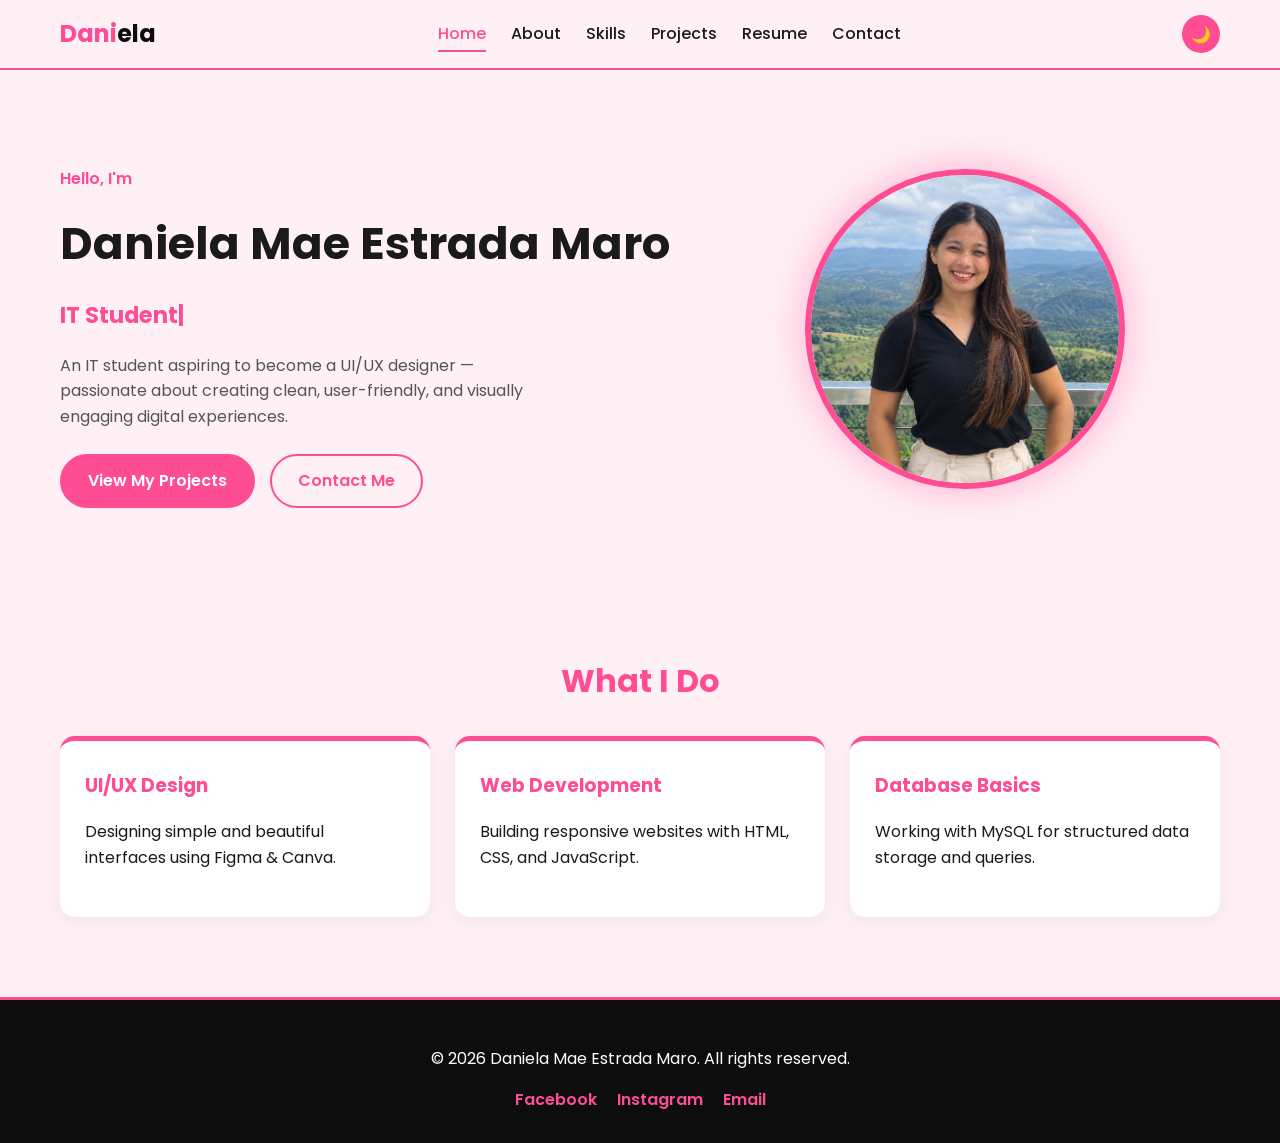
==== index.html @ 2ed0a414 "Add files via upload" ====
<!DOCTYPE html>
<html lang="en">
<head>
  <meta charset="UTF-8" />
  <meta name="viewport" content="width=device-width, initial-scale=1.0" />
  <title>Daniela Mae Estrada Maro | Personal Portfolio</title>
  <link rel="stylesheet" href="css/style.css" />
  <link rel="preconnect" href="https://fonts.googleapis.com" />
  <link rel="preconnect" href="https://fonts.gstatic.com" crossorigin />
  <link href="https://fonts.googleapis.com/css2?family=Poppins:wght@300;400;600;700&display=swap" rel="stylesheet" />
</head>
<body>

  <!-- ======= NAVBAR ======= -->
  <header class="navbar">
    <div class="nav-container">
      <a href="index.html" class="logo">Dani<span>ela</span></a>
      <nav>
        <ul class="nav-menu" id="navMenu">
          <li><a href="index.html" class="active">Home</a></li>
          <li><a href="about.html">About</a></li>
          <li><a href="skills.html">Skills</a></li>
          <li><a href="projects.html">Projects</a></li>
          <li><a href="resume.html">Resume</a></li>
          <li><a href="contact.html">Contact</a></li>
        </ul>
      </nav>
      <div class="nav-actions">
        <button id="themeToggle" aria-label="Toggle theme">🌙</button>
        <button id="hamburger" class="hamburger" aria-label="Menu">
          <span></span><span></span><span></span>
        </button>
      </div>
    </div>
  </header>

  <!-- ======= HERO SECTION ======= -->
  <section class="hero">
    <div class="hero-content">
      <p class="greeting">Hello, I'm</p>
      <h1>Daniela Mae Estrada Maro</h1>
      <h2 class="typing-container">
        <span id="typed-text"></span><span class="cursor">|</span>
      </h2>
      <p class="hero-desc">
        An IT student aspiring to become a UI/UX designer — passionate about
        creating clean, user-friendly, and visually engaging digital experiences.
      </p>
      <div class="hero-buttons">
        <a href="projects.html" class="btn btn-primary">View My Projects</a>
        <a href="contact.html" class="btn btn-outline">Contact Me</a>
      </div>
    </div>
    <div class="hero-image">
      <img src="images/profile.jpg" alt="Daniela Mae Estrada Maro" />
    </div>
  </section>

  <!-- ======= QUICK HIGHLIGHTS ======= -->
  <section class="highlights">
    <h2 class="section-title">What I Do</h2>
    <div class="highlight-grid">
      <div class="card">
        <h3>UI/UX Design</h3>
        <p>Designing simple and beautiful interfaces using Figma & Canva.</p>
      </div>
      <div class="card">
        <h3>Web Development</h3>
        <p>Building responsive websites with HTML, CSS, and JavaScript.</p>
      </div>
      <div class="card">
        <h3>Database Basics</h3>
        <p>Working with MySQL for structured data storage and queries.</p>
      </div>
    </div>
  </section>

  <!-- ======= FOOTER ======= -->
  <footer class="footer">
    <p>© 2026 Daniela Mae Estrada Maro. All rights reserved.</p>
    <div class="socials">
      <a href="https://www.facebook.com/daniela.542435" target="_blank">Facebook</a>
      <a href="https://www.instagram.com/da.niela_m" target="_blank">Instagram</a>
      <a href="mailto:nielamae959@gmail.com">Email</a>
    </div>
  </footer>

  <!-- ======= SCROLL TO TOP ======= -->
  <button id="scrollTop" class="scroll-top" aria-label="Scroll to top">↑</button>

  <script src="js/script.js"></script>
</body>
</html>
---- css/style.css ----
/* ============ THEME VARIABLES ============ */
:root {
  --pink: #ff4d94;
  --pink-dark: #d6336c;
  --pink-soft: #ffd6e7;
  --black: #0d0d0d;
  --dark-bg: #0d0d0d;
  --dark-card: #1a1a1a;
  --dark-text: #f5f5f5;
  --light-bg: #fff0f6;
  --light-card: #ffffff;
  --light-text: #1a1a1a;
}

body.dark {
  background: var(--dark-bg);
  color: var(--dark-text);
}
body.dark .card,
body.dark .project-card,
body.dark .tool-card,
body.dark .contact-form-wrapper,
body.dark .timeline-item,
body.dark .accordion-btn,
body.dark .accordion-content {
  background: var(--dark-card);
  color: var(--dark-text);
}
body.dark .navbar { background: rgba(13,13,13,0.95); }
body.dark .nav-menu a { color: var(--dark-text); }
body.dark .about-text p,
body.dark .hero-desc { color: #cfcfcf; }

body {
  font-family: 'Poppins', sans-serif;
  background: var(--light-bg);
  color: var(--light-text);
  margin: 0;
  padding: 0;
  line-height: 1.6;
  transition: background 0.3s, color 0.3s;
}

* { box-sizing: border-box; }
img { max-width: 100%; display: block; }
a { text-decoration: none; }

/* ============ NAVBAR ============ */
.navbar {
  position: sticky;
  top: 0;
  z-index: 1000;
  background: rgba(255, 240, 246, 0.95);
  backdrop-filter: blur(10px);
  border-bottom: 2px solid var(--pink);
  transition: background 0.3s;
}
.nav-container {
  max-width: 1200px;
  margin: auto;
  display: flex;
  align-items: center;
  justify-content: space-between;
  padding: 15px 20px;
}
.logo {
  font-size: 1.5rem;
  font-weight: 700;
  color: var(--pink);
}
.logo span { color: var(--black); }
body.dark .logo span { color: #fff; }

.nav-menu {
  display: flex;
  list-style: none;
  gap: 25px;
  margin: 0;
  padding: 0;
}
.nav-menu a {
  color: var(--light-text);
  font-weight: 500;
  transition: color 0.3s;
  padding: 5px 0;
  border-bottom: 2px solid transparent;
}
.nav-menu a:hover,
.nav-menu a.active {
  color: var(--pink);
  border-bottom: 2px solid var(--pink);
}

.nav-actions { display: flex; gap: 10px; align-items: center; }
#themeToggle {
  background: var(--pink);
  color: #fff;
  border: none;
  border-radius: 50%;
  width: 38px; height: 38px;
  cursor: pointer;
  font-size: 1rem;
  transition: transform 0.3s;
}
#themeToggle:hover { transform: rotate(20deg) scale(1.1); }

.hamburger {
  display: none;
  flex-direction: column;
  gap: 4px;
  background: none;
  border: none;
  cursor: pointer;
}
.hamburger span {
  width: 25px;
  height: 3px;
  background: var(--pink);
  border-radius: 2px;
}

/* ============ HERO ============ */
.hero {
  max-width: 1200px;
  margin: 40px auto;
  padding: 40px 20px;
  display: grid;
  grid-template-columns: 1.2fr 1fr;
  gap: 40px;
  align-items: center;
}
.greeting { color: var(--pink); font-weight: 600; }
.hero h1 { font-size: 2.8rem; margin: 10px 0; }
.hero h2 { font-size: 1.4rem; color: var(--pink); min-height: 2rem; }
.cursor { animation: blink 0.7s infinite; color: var(--pink); }
@keyframes blink { 50% { opacity: 0; } }

.hero-desc { max-width: 500px; color: #555; margin: 15px 0 25px; }

.hero-buttons { display: flex; gap: 15px; flex-wrap: wrap; }
.btn {
  padding: 12px 26px;
  border-radius: 30px;
  font-weight: 600;
  display: inline-block;
  transition: 0.3s;
  cursor: pointer;
  border: 2px solid var(--pink);
}
.btn-primary { background: var(--pink); color: #fff; }
.btn-primary:hover { background: var(--pink-dark); border-color: var(--pink-dark); }
.btn-outline { background: transparent; color: var(--pink); }
.btn-outline:hover { background: var(--pink); color: #fff; }

.hero-image img {
  width: 320px;
  height: 320px;
  object-fit: cover;
  border-radius: 50%;
  border: 6px solid var(--pink);
  box-shadow: 0 0 40px rgba(255, 77, 148, 0.4);
  margin: auto;
}

/* ============ SECTION TITLES ============ */
.section-title {
  text-align: center;
  font-size: 2rem;
  color: var(--pink);
  margin-bottom: 30px;
}
.page-header {
  text-align: center;
  padding: 60px 20px 30px;
}
.page-header h1 { font-size: 2.5rem; color: var(--pink); margin: 0; }
.page-header p { color: #666; }
body.dark .page-header p { color: #bbb; }

/* ============ HIGHLIGHTS ============ */
.highlights { max-width: 1200px; margin: 60px auto; padding: 20px; }
.highlight-grid {
  display: grid;
  grid-template-columns: repeat(auto-fit, minmax(250px, 1fr));
  gap: 25px;
}
.card {
  background: #fff;
  padding: 30px 25px;
  border-radius: 15px;
  border-top: 5px solid var(--pink);
  box-shadow: 0 5px 20px rgba(0,0,0,0.05);
  transition: transform 0.3s;
}
.card:hover { transform: translateY(-8px); }
.card h3 { color: var(--pink); margin-top: 0; }

/* ============ ABOUT ============ */
.about-section {
  max-width: 1200px;
  margin: 20px auto 60px;
  padding: 20px;
  display: grid;
  grid-template-columns: 1fr 2fr;
  gap: 40px;
  align-items: start;
}
.about-image img {
  border-radius: 20px;
  border: 5px solid var(--pink);
}
.about-text h2 { color: var(--pink); }
.about-text h3 { color: var(--pink-dark); margin-top: 25px; }
.info-list { padding-left: 20px; }
.info-list li { margin-bottom: 8px; }
.tags { display: flex; flex-wrap: wrap; gap: 10px; margin-top: 15px; }
.tags span {
  background: var(--pink);
  color: #fff;
  padding: 6px 14px;
  border-radius: 20px;
  font-size: 0.85rem;
}

/* ============ SKILLS ============ */
.skills-section { max-width: 900px; margin: 20px auto 60px; padding: 20px; }
.skill { margin-bottom: 22px; }
.skill-head { display: flex; justify-content: space-between; font-weight: 600; margin-bottom: 8px; }
.bar {
  background: #e0e0e0;
  height: 12px;
  border-radius: 10px;
  overflow: hidden;
}
body.dark .bar { background: #333; }
.fill {
  height: 100%;
  width: 0;
  background: linear-gradient(90deg, var(--pink), var(--pink-dark));
  border-radius: 10px;
  transition: width 1.2s ease;
}

.tools-grid {
  display: grid;
  grid-template-columns: repeat(auto-fit, minmax(180px, 1fr));
  gap: 15px;
}
.tool-card {
  background: #fff;
  padding: 18px;
  text-align: center;
  border-radius: 12px;
  border: 2px solid var(--pink);
  font-weight: 600;
  transition: 0.3s;
}
.tool-card:hover {
  background: var(--pink);
  color: #fff;
  transform: translateY(-5px);
}

/* ============ PROJECTS ============ */
.projects-section { max-width: 1200px; margin: 20px auto 60px; padding: 20px; }
.filter-buttons {
  display: flex;
  justify-content: center;
  flex-wrap: wrap;
  gap: 12px;
  margin-bottom: 35px;
}
.filter-btn {
  background: transparent;
  border: 2px solid var(--pink);
  color: var(--pink);
  padding: 8px 20px;
  border-radius: 25px;
  cursor: pointer;
  font-weight: 600;
  transition: 0.3s;
}
.filter-btn:hover, .filter-btn.active {
  background: var(--pink);
  color: #fff;
}
.projects-grid {
  display: grid;
  grid-template-columns: repeat(auto-fit, minmax(280px, 1fr));
  gap: 25px;
}
.project-card {
  background: #fff;
  border-radius: 15px;
  overflow: hidden;
  box-shadow: 0 5px 20px rgba(0,0,0,0.08);
  transition: transform 0.3s;
}
.project-card:hover { transform: translateY(-8px); }
.project-img { height: 200px; width: 100%; object-fit: cover; cursor: pointer; }
.project-info { padding: 20px; }
.project-info h3 { color: var(--pink); margin-top: 0; }
.tech-tags { display: flex; flex-wrap: wrap; gap: 8px; margin-top: 12px; }
.tech-tags span {
  background: var(--pink-soft);
  color: var(--pink-dark);
  padding: 4px 10px;
  border-radius: 12px;
  font-size: 0.75rem;
  font-weight: 600;
}
body.dark .tech-tags span { background: var(--pink-dark); color: #fff; }

/* ============ MODAL ============ */
.modal {
  display: none;
  position: fixed;
  z-index: 2000;
  inset: 0;
  background: rgba(0,0,0,0.85);
  justify-content: center;
  align-items: center;
}
.modal.active { display: flex; }
.modal-content {
  max-width: 85%;
  max-height: 85%;
  border-radius: 10px;
  border: 4px solid var(--pink);
}
.modal-close {
  position: absolute;
  top: 25px; right: 40px;
  color: #fff;
  font-size: 3rem;
  cursor: pointer;
}

/* ============ RESUME ============ */
.resume-section { max-width: 900px; margin: 20px auto 60px; padding: 20px; }
.timeline { border-left: 3px solid var(--pink); padding-left: 25px; }
.timeline-item {
  background: #fff;
  padding: 18px 22px;
  margin-bottom: 20px;
  border-radius: 10px;
  position: relative;
  box-shadow: 0 3px 12px rgba(0,0,0,0.05);
}
.timeline-item::before {
  content: "";
  position: absolute;
  left: -34px; top: 22px;
  width: 15px; height: 15px;
  background: var(--pink);
  border-radius: 50%;
  border: 3px solid var(--light-bg);
}
body.dark .timeline-item::before { border-color: var(--dark-bg); }
.timeline-item h3 { margin: 0 0 5px; color: var(--pink); }
.timeline-date {
  display: inline-block;
  background: var(--pink-soft);
  color: var(--pink-dark);
  padding: 2px 10px;
  border-radius: 10px;
  font-size: 0.8rem;
  font-weight: 600;
  margin-bottom: 8px;
}
body.dark .timeline-date { background: var(--pink-dark); color: #fff; }

.accordion { margin-top: 20px; }
.accordion-btn {
  width: 100%;
  text-align: left;
  background: #fff;
  border: none;
  border-left: 5px solid var(--pink);
  padding: 15px 20px;
  font-size: 1rem;
  font-weight: 600;
  font-family: inherit;
  cursor: pointer;
  margin-bottom: 5px;
  border-radius: 8px;
  transition: 0.3s;
}
.accordion-btn:hover { background: var(--pink-soft); }
.accordion-btn.active { background: var(--pink); color: #fff; }
.accordion-content {
  max-height: 0;
  overflow: hidden;
  background: #fff;
  padding: 0 20px;
  border-radius: 0 0 8px 8px;
  transition: max-height 0.4s ease, padding 0.3s;
  margin-bottom: 10px;
}
.accordion-content.open {
  max-height: 200px;
  padding: 15px 20px;
}

/* ============ CONTACT ============ */
.contact-section {
  max-width: 1100px;
  margin: 20px auto 60px;
  padding: 20px;
  display: grid;
  grid-template-columns: 1fr 1.2fr;
  gap: 40px;
}
.contact-list { list-style: none; padding: 0; }
.contact-list li { margin-bottom: 12px; }
.contact-list a { color: var(--pink); font-weight: 600; }
.contact-form-wrapper {
  background: #fff;
  padding: 30px;
  border-radius: 15px;
  box-shadow: 0 5px 20px rgba(0,0,0,0.08);
}
.form-group { margin-bottom: 18px; }
.form-group label { display: block; margin-bottom: 6px; font-weight: 600; }
.form-group input,
.form-group textarea {
  width: 100%;
  padding: 12px;
  border: 2px solid #ddd;
  border-radius: 10px;
  font-family: inherit;
  font-size: 1rem;
  transition: border 0.3s;
  background: transparent;
  color: inherit;
}
.form-group input:focus,
.form-group textarea:focus {
  outline: none;
  border-color: var(--pink);
}
.error { color: #ff3b3b; font-size: 0.85rem; display: block; margin-top: 4px; }
.success-msg {
  color: #28a745;
  font-weight: 600;
  margin-top: 15px;
}

/* ============ FOOTER ============ */
.footer {
  background: var(--black);
  color: #fff;
  text-align: center;
  padding: 30px 20px;
  border-top: 3px solid var(--pink);
}
.footer .socials { margin-top: 10px; display: flex; justify-content: center; gap: 20px; flex-wrap: wrap; }
.footer .socials a { color: var(--pink); font-weight: 600; }

/* ============ SCROLL TOP ============ */
.scroll-top {
  position: fixed;
  bottom: 30px;
  right: 30px;
  background: var(--pink);
  color: #fff;
  border: none;
  border-radius: 50%;
  width: 48px; height: 48px;
  font-size: 1.3rem;
  cursor: pointer;
  display: none;
  z-index: 999;
  box-shadow: 0 5px 20px rgba(255,77,148,0.5);
  transition: 0.3s;
}
.scroll-top.show { display: block; }
.scroll-top:hover { background: var(--pink-dark); transform: translateY(-5px); }

/* ============ RESPONSIVE ============ */
@media (max-width: 900px) {
  .hero { grid-template-columns: 1fr; text-align: center; }
  .hero-image { order: -1; }
  .hero-desc { margin-left: auto; margin-right: auto; }
  .hero-buttons { justify-content: center; }
  .about-section, .contact-section { grid-template-columns: 1fr; }
}

@media (max-width: 700px) {
  .hamburger { display: flex; }
  .nav-menu {
    position: absolute;
    top: 100%;
    left: 0;
    right: 0;
    background: var(--light-bg);
    flex-direction: column;
    padding: 20px;
    gap: 15px;
    max-height: 0;
    overflow: hidden;
    transition: max-height 0.4s ease, padding 0.4s;
    border-bottom: 2px solid var(--pink);
  }
  body.dark .nav-menu { background: var(--dark-bg); }
  .nav-menu.open { max-height: 400px; padding: 20px; }
  .hero h1 { font-size: 2rem; }
  .hero-image img { width: 220px; height: 220px; }
}
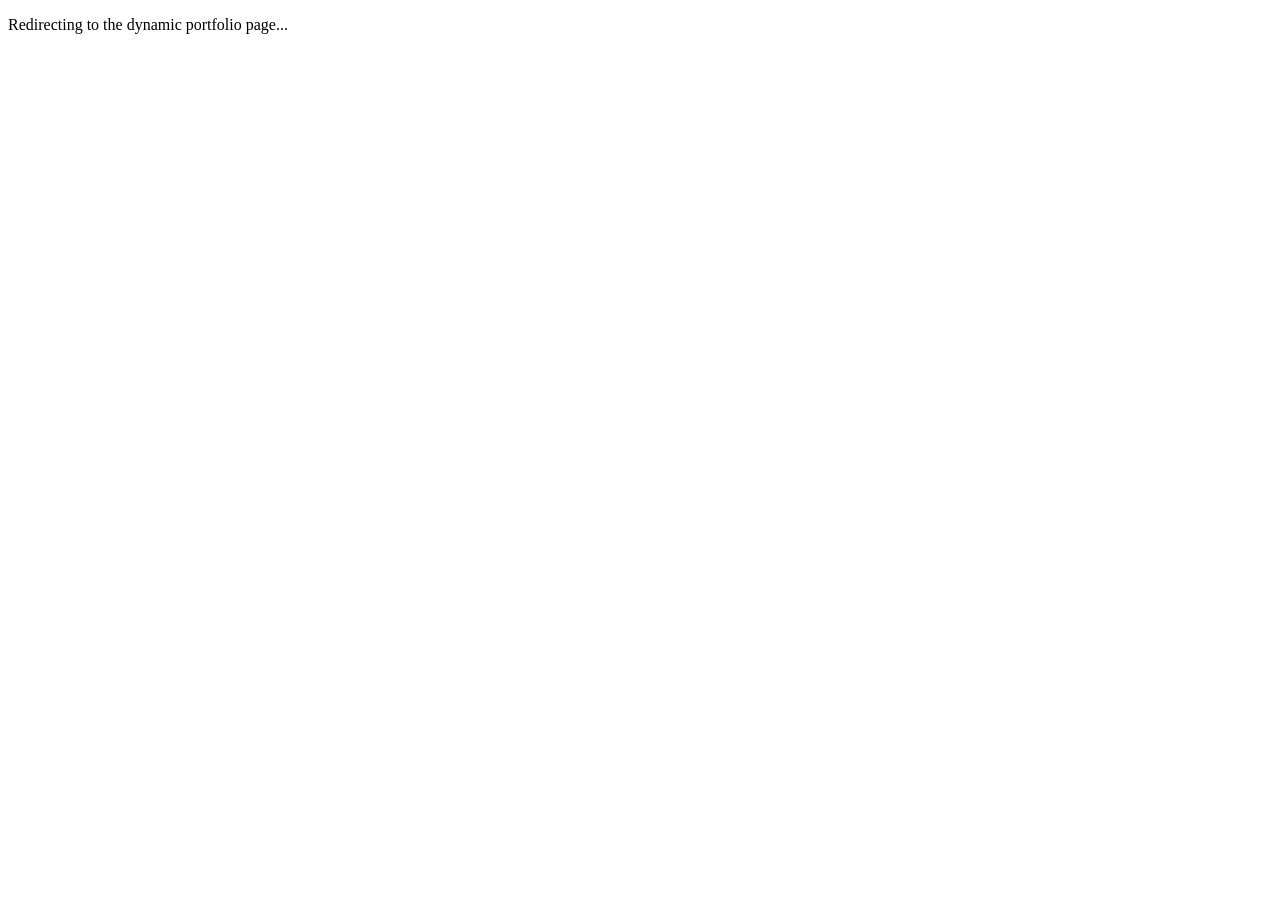
==== commit 0f1f9bff: "Make homepage dynamic and remove source comments Co-authored-by: Copilot <223556219+Copilot@users.no" ====
--- a/index.html
+++ b/index.html
@@ -2,92 +2,10 @@
 <html lang="en">
 <head>
   <meta charset="UTF-8" />
-  <meta name="viewport" content="width=device-width, initial-scale=1.0" />
-  <title>Daniela Mae Estrada Maro | Personal Portfolio</title>
-  <link rel="stylesheet" href="css/style.css" />
-  <link rel="preconnect" href="https://fonts.googleapis.com" />
-  <link rel="preconnect" href="https://fonts.gstatic.com" crossorigin />
-  <link href="https://fonts.googleapis.com/css2?family=Poppins:wght@300;400;600;700&display=swap" rel="stylesheet" />
+  <meta http-equiv="refresh" content="0; url=index.php" />
+  <title>Redirecting to portfolio</title>
 </head>
 <body>
-
-  <!-- ======= NAVBAR ======= -->
-  <header class="navbar">
-    <div class="nav-container">
-      <a href="index.html" class="logo">Dani<span>ela</span></a>
-      <nav>
-        <ul class="nav-menu" id="navMenu">
-          <li><a href="index.html" class="active">Home</a></li>
-          <li><a href="about.html">About</a></li>
-          <li><a href="skills.html">Skills</a></li>
-          <li><a href="projects.html">Projects</a></li>
-          <li><a href="resume.html">Resume</a></li>
-          <li><a href="contact.html">Contact</a></li>
-        </ul>
-      </nav>
-      <div class="nav-actions">
-        <button id="themeToggle" aria-label="Toggle theme">🌙</button>
-        <button id="hamburger" class="hamburger" aria-label="Menu">
-          <span></span><span></span><span></span>
-        </button>
-      </div>
-    </div>
-  </header>
-
-  <!-- ======= HERO SECTION ======= -->
-  <section class="hero">
-    <div class="hero-content">
-      <p class="greeting">Hello, I'm</p>
-      <h1>Daniela Mae Estrada Maro</h1>
-      <h2 class="typing-container">
-        <span id="typed-text"></span><span class="cursor">|</span>
-      </h2>
-      <p class="hero-desc">
-        An IT student aspiring to become a UI/UX designer — passionate about
-        creating clean, user-friendly, and visually engaging digital experiences.
-      </p>
-      <div class="hero-buttons">
-        <a href="projects.html" class="btn btn-primary">View My Projects</a>
-        <a href="contact.html" class="btn btn-outline">Contact Me</a>
-      </div>
-    </div>
-    <div class="hero-image">
-      <img src="images/profile.jpg" alt="Daniela Mae Estrada Maro" />
-    </div>
-  </section>
-
-  <!-- ======= QUICK HIGHLIGHTS ======= -->
-  <section class="highlights">
-    <h2 class="section-title">What I Do</h2>
-    <div class="highlight-grid">
-      <div class="card">
-        <h3>UI/UX Design</h3>
-        <p>Designing simple and beautiful interfaces using Figma & Canva.</p>
-      </div>
-      <div class="card">
-        <h3>Web Development</h3>
-        <p>Building responsive websites with HTML, CSS, and JavaScript.</p>
-      </div>
-      <div class="card">
-        <h3>Database Basics</h3>
-        <p>Working with MySQL for structured data storage and queries.</p>
-      </div>
-    </div>
-  </section>
-
-  <!-- ======= FOOTER ======= -->
-  <footer class="footer">
-    <p>© 2026 Daniela Mae Estrada Maro. All rights reserved.</p>
-    <div class="socials">
-      <a href="https://www.facebook.com/daniela.542435" target="_blank">Facebook</a>
-      <a href="https://www.instagram.com/da.niela_m" target="_blank">Instagram</a>
-      <a href="mailto:nielamae959@gmail.com">Email</a>
-    </div>
-  </footer>
-
-  <!-- ======= SCROLL TO TOP ======= -->
-  <button id="scrollTop" class="scroll-top" aria-label="Scroll to top">↑</button>
-
-  <script src="js/script.js"></script>
+  <p>Redirecting to the dynamic portfolio page...</p>
 </body>
 </html>
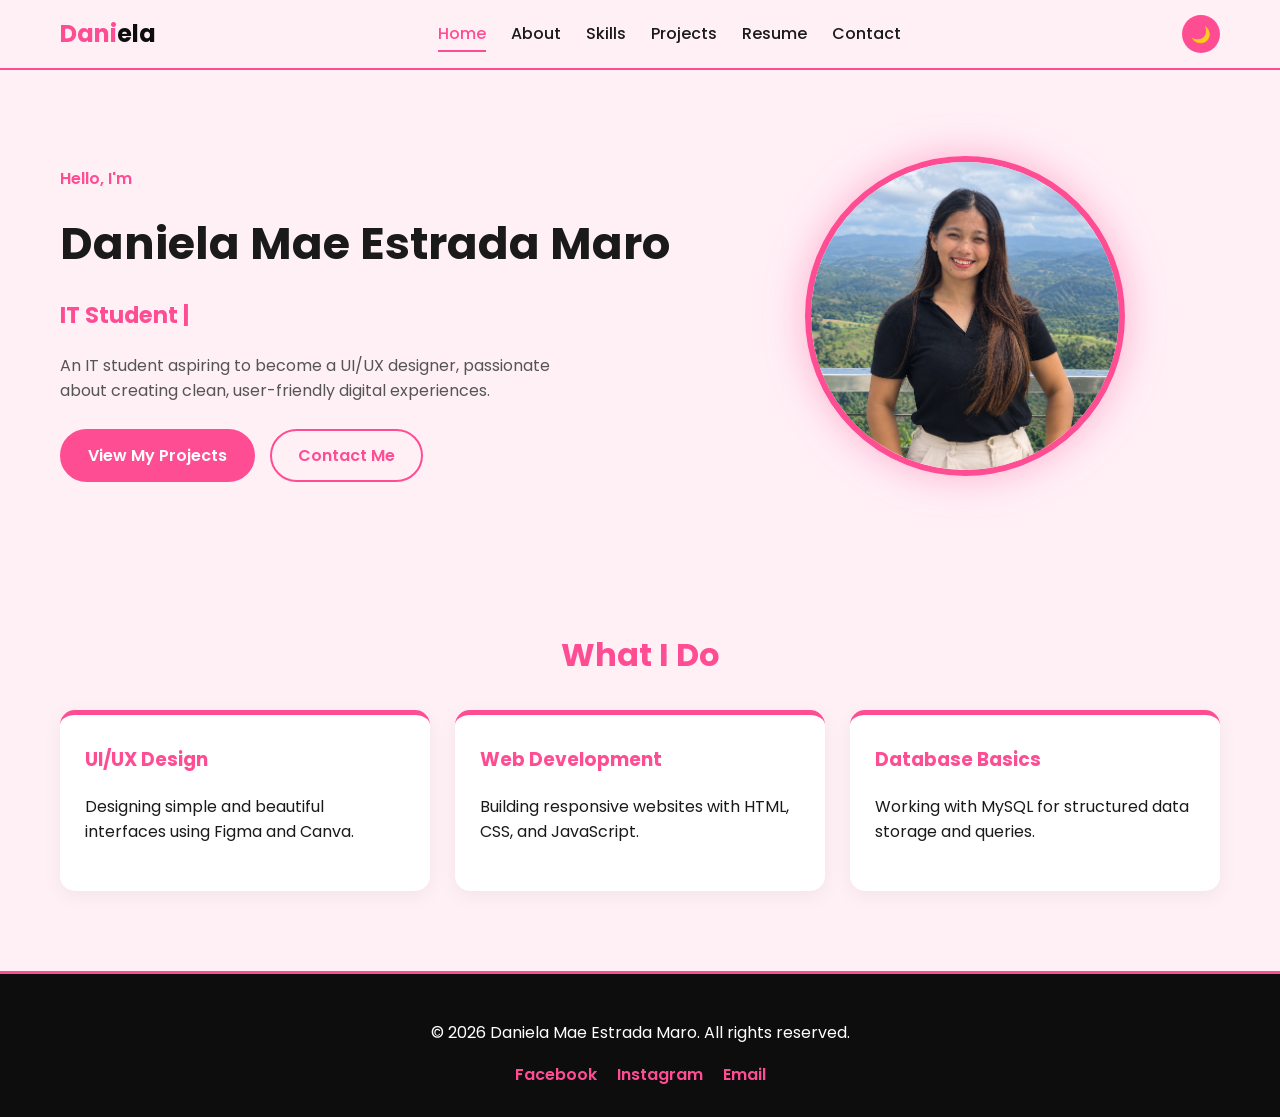
==== commit fc4033f0: "Finish dynamic homepage and setup docs The homepage did not use the editable headline, and the READM" ====
--- a/index.html
+++ b/index.html
@@ -1,11 +1,73 @@
 <!DOCTYPE html>
 <html lang="en">
 <head>
-  <meta charset="UTF-8" />
-  <meta http-equiv="refresh" content="0; url=index.php" />
-  <title>Redirecting to portfolio</title>
+  <meta charset="UTF-8">
+  <meta name="viewport" content="width=device-width, initial-scale=1.0">
+  <title>Daniela Mae Estrada Maro | IT Student Portfolio</title>
+  <meta name="description" content="Personal portfolio of Daniela Mae Estrada Maro, IT student and aspiring UI/UX designer.">
+  <meta property="og:type" content="website">
+  <meta property="og:url" content="https://nielamae9.github.io/My-ITS-300-personal-portfolio-website/">
+  <meta property="og:title" content="Daniela Mae Estrada Maro | IT Student Portfolio">
+  <meta property="og:description" content="IT student aspiring to become a UI/UX designer.">
+  <meta property="og:image" content="https://nielamae9.github.io/My-ITS-300-personal-portfolio-website/images/profile.jpg">
+  <meta name="twitter:card" content="summary_large_image">
+  <link rel="stylesheet" href="css/style.css">
+  <link rel="preconnect" href="https://fonts.googleapis.com">
+  <link rel="preconnect" href="https://fonts.gstatic.com" crossorigin>
+  <link href="https://fonts.googleapis.com/css2?family=Poppins:wght@300;400;600;700&display=swap" rel="stylesheet">
 </head>
 <body>
-  <p>Redirecting to the dynamic portfolio page...</p>
+  <header class="navbar">
+    <div class="nav-container">
+      <a href="index.html" class="logo">Dani<span>ela</span></a>
+      <nav>
+        <ul class="nav-menu" id="navMenu">
+          <li><a href="index.html" class="active">Home</a></li>
+          <li><a href="about.html">About</a></li>
+          <li><a href="skills.html">Skills</a></li>
+          <li><a href="projects.html">Projects</a></li>
+          <li><a href="resume.html">Resume</a></li>
+          <li><a href="contact.html">Contact</a></li>
+        </ul>
+      </nav>
+      <div class="nav-actions">
+        <button id="themeToggle" aria-label="Toggle theme">🌙</button>
+        <button id="hamburger" class="hamburger" aria-label="Menu"><span></span><span></span><span></span></button>
+      </div>
+    </div>
+  </header>
+  <section class="hero">
+    <div class="hero-content">
+      <p class="greeting">Hello, I'm</p>
+      <h1>Daniela Mae Estrada Maro</h1>
+      <h2 class="typing-container"><span id="typed-text"></span><span class="cursor">|</span></h2>
+      <p class="hero-desc">An IT student aspiring to become a UI/UX designer, passionate about creating clean, user-friendly digital experiences.</p>
+      <div class="hero-buttons">
+        <a href="projects.html" class="btn btn-primary">View My Projects</a>
+        <a href="contact.html" class="btn btn-outline">Contact Me</a>
+      </div>
+    </div>
+    <div class="hero-image">
+      <img src="images/profile.jpg" alt="Daniela Mae Estrada Maro">
+    </div>
+  </section>
+  <section class="highlights">
+    <h2 class="section-title">What I Do</h2>
+    <div class="highlight-grid">
+      <div class="card"><h3>UI/UX Design</h3><p>Designing simple and beautiful interfaces using Figma and Canva.</p></div>
+      <div class="card"><h3>Web Development</h3><p>Building responsive websites with HTML, CSS, and JavaScript.</p></div>
+      <div class="card"><h3>Database Basics</h3><p>Working with MySQL for structured data storage and queries.</p></div>
+    </div>
+  </section>
+  <footer class="footer">
+    <p>© 2026 Daniela Mae Estrada Maro. All rights reserved.</p>
+    <div class="socials">
+      <a href="https://www.facebook.com/daniela.542435" target="_blank" rel="noopener noreferrer">Facebook</a>
+      <a href="https://www.instagram.com/da.niela_m" target="_blank" rel="noopener noreferrer">Instagram</a>
+      <a href="mailto:nielamae959@gmail.com">Email</a>
+    </div>
+  </footer>
+  <button id="scrollTop" class="scroll-top" aria-label="Scroll to top">↑</button>
+  <script src="js/script.js"></script>
 </body>
-</html>+</html>
--- a/css/style.css
+++ b/css/style.css
@@ -0,0 +1,509 @@
+
+:root {
+  --pink: #ff4d94;
+  --pink-dark: #d6336c;
+  --pink-soft: #ffd6e7;
+  --black: #0d0d0d;
+  --dark-bg: #0d0d0d;
+  --dark-card: #1a1a1a;
+  --dark-text: #f5f5f5;
+  --light-bg: #fff0f6;
+  --light-card: #ffffff;
+  --light-text: #1a1a1a;
+}
+
+body.dark {
+  background: var(--dark-bg);
+  color: var(--dark-text);
+}
+body.dark .card,
+body.dark .project-card,
+body.dark .tool-card,
+body.dark .contact-form-wrapper,
+body.dark .timeline-item,
+body.dark .accordion-btn,
+body.dark .accordion-content {
+  background: var(--dark-card);
+  color: var(--dark-text);
+}
+body.dark .navbar { background: rgba(13,13,13,0.95); }
+body.dark .nav-menu a { color: var(--dark-text); }
+body.dark .about-text p,
+body.dark .hero-desc { color: #cfcfcf; }
+
+body {
+  font-family: 'Poppins', sans-serif;
+  background: var(--light-bg);
+  color: var(--light-text);
+  margin: 0;
+  padding: 0;
+  line-height: 1.6;
+  transition: background 0.3s, color 0.3s;
+}
+
+* { box-sizing: border-box; }
+img { max-width: 100%; display: block; }
+a { text-decoration: none; }
+
+
+.navbar {
+  position: sticky;
+  top: 0;
+  z-index: 1000;
+  background: rgba(255, 240, 246, 0.95);
+  backdrop-filter: blur(10px);
+  border-bottom: 2px solid var(--pink);
+  transition: background 0.3s;
+}
+.nav-container {
+  max-width: 1200px;
+  margin: auto;
+  display: flex;
+  align-items: center;
+  justify-content: space-between;
+  padding: 15px 20px;
+}
+.logo {
+  font-size: 1.5rem;
+  font-weight: 700;
+  color: var(--pink);
+}
+.logo span { color: var(--black); }
+body.dark .logo span { color: #fff; }
+
+.nav-menu {
+  display: flex;
+  list-style: none;
+  gap: 25px;
+  margin: 0;
+  padding: 0;
+}
+.nav-menu a {
+  color: var(--light-text);
+  font-weight: 500;
+  transition: color 0.3s;
+  padding: 5px 0;
+  border-bottom: 2px solid transparent;
+}
+.nav-menu a:hover,
+.nav-menu a.active {
+  color: var(--pink);
+  border-bottom: 2px solid var(--pink);
+}
+
+.nav-actions { display: flex; gap: 10px; align-items: center; }
+#themeToggle {
+  background: var(--pink);
+  color: #fff;
+  border: none;
+  border-radius: 50%;
+  width: 38px; height: 38px;
+  cursor: pointer;
+  font-size: 1rem;
+  transition: transform 0.3s;
+}
+#themeToggle:hover { transform: rotate(20deg) scale(1.1); }
+
+.hamburger {
+  display: none;
+  flex-direction: column;
+  gap: 4px;
+  background: none;
+  border: none;
+  cursor: pointer;
+}
+.hamburger span {
+  width: 25px;
+  height: 3px;
+  background: var(--pink);
+  border-radius: 2px;
+}
+
+
+.hero {
+  max-width: 1200px;
+  margin: 40px auto;
+  padding: 40px 20px;
+  display: grid;
+  grid-template-columns: 1.2fr 1fr;
+  gap: 40px;
+  align-items: center;
+}
+.greeting { color: var(--pink); font-weight: 600; }
+.hero h1 { font-size: 2.8rem; margin: 10px 0; }
+.hero h2 { font-size: 1.4rem; color: var(--pink); min-height: 2rem; }
+.cursor { animation: blink 0.7s infinite; color: var(--pink); }
+@keyframes blink { 50% { opacity: 0; } }
+
+.hero-desc { max-width: 500px; color: #555; margin: 15px 0 25px; }
+
+.hero-buttons { display: flex; gap: 15px; flex-wrap: wrap; }
+.btn {
+  padding: 12px 26px;
+  border-radius: 30px;
+  font-weight: 600;
+  display: inline-block;
+  transition: 0.3s;
+  cursor: pointer;
+  border: 2px solid var(--pink);
+}
+.btn-primary { background: var(--pink); color: #fff; }
+.btn-primary:hover { background: var(--pink-dark); border-color: var(--pink-dark); }
+.btn-outline { background: transparent; color: var(--pink); }
+.btn-outline:hover { background: var(--pink); color: #fff; }
+
+.hero-image img {
+  width: 320px;
+  height: 320px;
+  object-fit: cover;
+  border-radius: 50%;
+  border: 6px solid var(--pink);
+  box-shadow: 0 0 40px rgba(255, 77, 148, 0.4);
+  margin: auto;
+}
+
+
+.section-title {
+  text-align: center;
+  font-size: 2rem;
+  color: var(--pink);
+  margin-bottom: 30px;
+}
+.page-header {
+  text-align: center;
+  padding: 60px 20px 30px;
+}
+.page-header h1 { font-size: 2.5rem; color: var(--pink); margin: 0; }
+.page-header p { color: #666; }
+body.dark .page-header p { color: #bbb; }
+
+
+.highlights { max-width: 1200px; margin: 60px auto; padding: 20px; }
+.highlight-grid {
+  display: grid;
+  grid-template-columns: repeat(auto-fit, minmax(250px, 1fr));
+  gap: 25px;
+}
+.card {
+  background: #fff;
+  padding: 30px 25px;
+  border-radius: 15px;
+  border-top: 5px solid var(--pink);
+  box-shadow: 0 5px 20px rgba(0,0,0,0.05);
+  transition: transform 0.3s;
+}
+.card:hover { transform: translateY(-8px); }
+.card h3 { color: var(--pink); margin-top: 0; }
+
+
+.about-section {
+  max-width: 1200px;
+  margin: 20px auto 60px;
+  padding: 20px;
+  display: grid;
+  grid-template-columns: 1fr 2fr;
+  gap: 40px;
+  align-items: start;
+}
+.about-image img {
+  border-radius: 20px;
+  border: 5px solid var(--pink);
+}
+.about-text h2 { color: var(--pink); }
+.about-text h3 { color: var(--pink-dark); margin-top: 25px; }
+.info-list { padding-left: 20px; }
+.info-list li { margin-bottom: 8px; }
+.tags { display: flex; flex-wrap: wrap; gap: 10px; margin-top: 15px; }
+.tags span {
+  background: var(--pink);
+  color: #fff;
+  padding: 6px 14px;
+  border-radius: 20px;
+  font-size: 0.85rem;
+}
+
+
+.skills-section { max-width: 900px; margin: 20px auto 60px; padding: 20px; }
+.skill { margin-bottom: 22px; }
+.skill-head { display: flex; justify-content: space-between; font-weight: 600; margin-bottom: 8px; }
+.bar {
+  background: #e0e0e0;
+  height: 12px;
+  border-radius: 10px;
+  overflow: hidden;
+}
+body.dark .bar { background: #333; }
+.fill {
+  height: 100%;
+  width: 0;
+  background: linear-gradient(90deg, var(--pink), var(--pink-dark));
+  border-radius: 10px;
+  transition: width 1.2s ease;
+}
+
+.tools-grid {
+  display: grid;
+  grid-template-columns: repeat(auto-fit, minmax(180px, 1fr));
+  gap: 15px;
+}
+.tool-card {
+  background: #fff;
+  padding: 18px;
+  text-align: center;
+  border-radius: 12px;
+  border: 2px solid var(--pink);
+  font-weight: 600;
+  transition: 0.3s;
+}
+.tool-card:hover {
+  background: var(--pink);
+  color: #fff;
+  transform: translateY(-5px);
+}
+
+
+.projects-section { max-width: 1200px; margin: 20px auto 60px; padding: 20px; }
+.filter-buttons {
+  display: flex;
+  justify-content: center;
+  flex-wrap: wrap;
+  gap: 12px;
+  margin-bottom: 35px;
+}
+.filter-btn {
+  background: transparent;
+  border: 2px solid var(--pink);
+  color: var(--pink);
+  padding: 8px 20px;
+  border-radius: 25px;
+  cursor: pointer;
+  font-weight: 600;
+  transition: 0.3s;
+}
+.filter-btn:hover, .filter-btn.active {
+  background: var(--pink);
+  color: #fff;
+}
+.projects-grid {
+  display: grid;
+  grid-template-columns: repeat(auto-fit, minmax(280px, 1fr));
+  gap: 25px;
+}
+.project-card {
+  background: #fff;
+  border-radius: 15px;
+  overflow: hidden;
+  box-shadow: 0 5px 20px rgba(0,0,0,0.08);
+  transition: transform 0.3s;
+}
+.project-card:hover { transform: translateY(-8px); }
+.project-img { height: 200px; width: 100%; object-fit: cover; cursor: pointer; }
+.project-info { padding: 20px; }
+.project-info h3 { color: var(--pink); margin-top: 0; }
+.tech-tags { display: flex; flex-wrap: wrap; gap: 8px; margin-top: 12px; }
+.tech-tags span {
+  background: var(--pink-soft);
+  color: var(--pink-dark);
+  padding: 4px 10px;
+  border-radius: 12px;
+  font-size: 0.75rem;
+  font-weight: 600;
+}
+body.dark .tech-tags span { background: var(--pink-dark); color: #fff; }
+
+
+.modal {
+  display: none;
+  position: fixed;
+  z-index: 2000;
+  inset: 0;
+  background: rgba(0,0,0,0.85);
+  justify-content: center;
+  align-items: center;
+}
+.modal.active { display: flex; }
+.modal-content {
+  max-width: 85%;
+  max-height: 85%;
+  border-radius: 10px;
+  border: 4px solid var(--pink);
+}
+.modal-close {
+  position: absolute;
+  top: 25px; right: 40px;
+  color: #fff;
+  font-size: 3rem;
+  cursor: pointer;
+}
+
+
+.resume-section { max-width: 900px; margin: 20px auto 60px; padding: 20px; }
+.timeline { border-left: 3px solid var(--pink); padding-left: 25px; }
+.timeline-item {
+  background: #fff;
+  padding: 18px 22px;
+  margin-bottom: 20px;
+  border-radius: 10px;
+  position: relative;
+  box-shadow: 0 3px 12px rgba(0,0,0,0.05);
+}
+.timeline-item::before {
+  content: "";
+  position: absolute;
+  left: -34px; top: 22px;
+  width: 15px; height: 15px;
+  background: var(--pink);
+  border-radius: 50%;
+  border: 3px solid var(--light-bg);
+}
+body.dark .timeline-item::before { border-color: var(--dark-bg); }
+.timeline-item h3 { margin: 0 0 5px; color: var(--pink); }
+.timeline-date {
+  display: inline-block;
+  background: var(--pink-soft);
+  color: var(--pink-dark);
+  padding: 2px 10px;
+  border-radius: 10px;
+  font-size: 0.8rem;
+  font-weight: 600;
+  margin-bottom: 8px;
+}
+body.dark .timeline-date { background: var(--pink-dark); color: #fff; }
+
+.accordion { margin-top: 20px; }
+.accordion-btn {
+  width: 100%;
+  text-align: left;
+  background: #fff;
+  border: none;
+  border-left: 5px solid var(--pink);
+  padding: 15px 20px;
+  font-size: 1rem;
+  font-weight: 600;
+  font-family: inherit;
+  cursor: pointer;
+  margin-bottom: 5px;
+  border-radius: 8px;
+  transition: 0.3s;
+}
+.accordion-btn:hover { background: var(--pink-soft); }
+.accordion-btn.active { background: var(--pink); color: #fff; }
+.accordion-content {
+  max-height: 0;
+  overflow: hidden;
+  background: #fff;
+  padding: 0 20px;
+  border-radius: 0 0 8px 8px;
+  transition: max-height 0.4s ease, padding 0.3s;
+  margin-bottom: 10px;
+}
+.accordion-content.open {
+  max-height: 200px;
+  padding: 15px 20px;
+}
+
+
+.contact-section {
+  max-width: 1100px;
+  margin: 20px auto 60px;
+  padding: 20px;
+  display: grid;
+  grid-template-columns: 1fr 1.2fr;
+  gap: 40px;
+}
+.contact-list { list-style: none; padding: 0; }
+.contact-list li { margin-bottom: 12px; }
+.contact-list a { color: var(--pink); font-weight: 600; }
+.contact-form-wrapper {
+  background: #fff;
+  padding: 30px;
+  border-radius: 15px;
+  box-shadow: 0 5px 20px rgba(0,0,0,0.08);
+}
+.form-group { margin-bottom: 18px; }
+.form-group label { display: block; margin-bottom: 6px; font-weight: 600; }
+.form-group input,
+.form-group textarea {
+  width: 100%;
+  padding: 12px;
+  border: 2px solid #ddd;
+  border-radius: 10px;
+  font-family: inherit;
+  font-size: 1rem;
+  transition: border 0.3s;
+  background: transparent;
+  color: inherit;
+}
+.form-group input:focus,
+.form-group textarea:focus {
+  outline: none;
+  border-color: var(--pink);
+}
+.error { color: #ff3b3b; font-size: 0.85rem; display: block; margin-top: 4px; }
+.success-msg {
+  color: #28a745;
+  font-weight: 600;
+  margin-top: 15px;
+}
+
+
+.footer {
+  background: var(--black);
+  color: #fff;
+  text-align: center;
+  padding: 30px 20px;
+  border-top: 3px solid var(--pink);
+}
+.footer .socials { margin-top: 10px; display: flex; justify-content: center; gap: 20px; flex-wrap: wrap; }
+.footer .socials a { color: var(--pink); font-weight: 600; }
+
+
+.scroll-top {
+  position: fixed;
+  bottom: 30px;
+  right: 30px;
+  background: var(--pink);
+  color: #fff;
+  border: none;
+  border-radius: 50%;
+  width: 48px; height: 48px;
+  font-size: 1.3rem;
+  cursor: pointer;
+  display: none;
+  z-index: 999;
+  box-shadow: 0 5px 20px rgba(255,77,148,0.5);
+  transition: 0.3s;
+}
+.scroll-top.show { display: block; }
+.scroll-top:hover { background: var(--pink-dark); transform: translateY(-5px); }
+
+
+@media (max-width: 900px) {
+  .hero { grid-template-columns: 1fr; text-align: center; }
+  .hero-image { order: -1; }
+  .hero-desc { margin-left: auto; margin-right: auto; }
+  .hero-buttons { justify-content: center; }
+  .about-section, .contact-section { grid-template-columns: 1fr; }
+}
+
+@media (max-width: 700px) {
+  .hamburger { display: flex; }
+  .nav-menu {
+    position: absolute;
+    top: 100%;
+    left: 0;
+    right: 0;
+    background: var(--light-bg);
+    flex-direction: column;
+    padding: 20px;
+    gap: 15px;
+    max-height: 0;
+    overflow: hidden;
+    transition: max-height 0.4s ease, padding 0.4s;
+    border-bottom: 2px solid var(--pink);
+  }
+  body.dark .nav-menu { background: var(--dark-bg); }
+  .nav-menu.open { max-height: 400px; padding: 20px; }
+  .hero h1 { font-size: 2rem; }
+  .hero-image img { width: 220px; height: 220px; }
+}
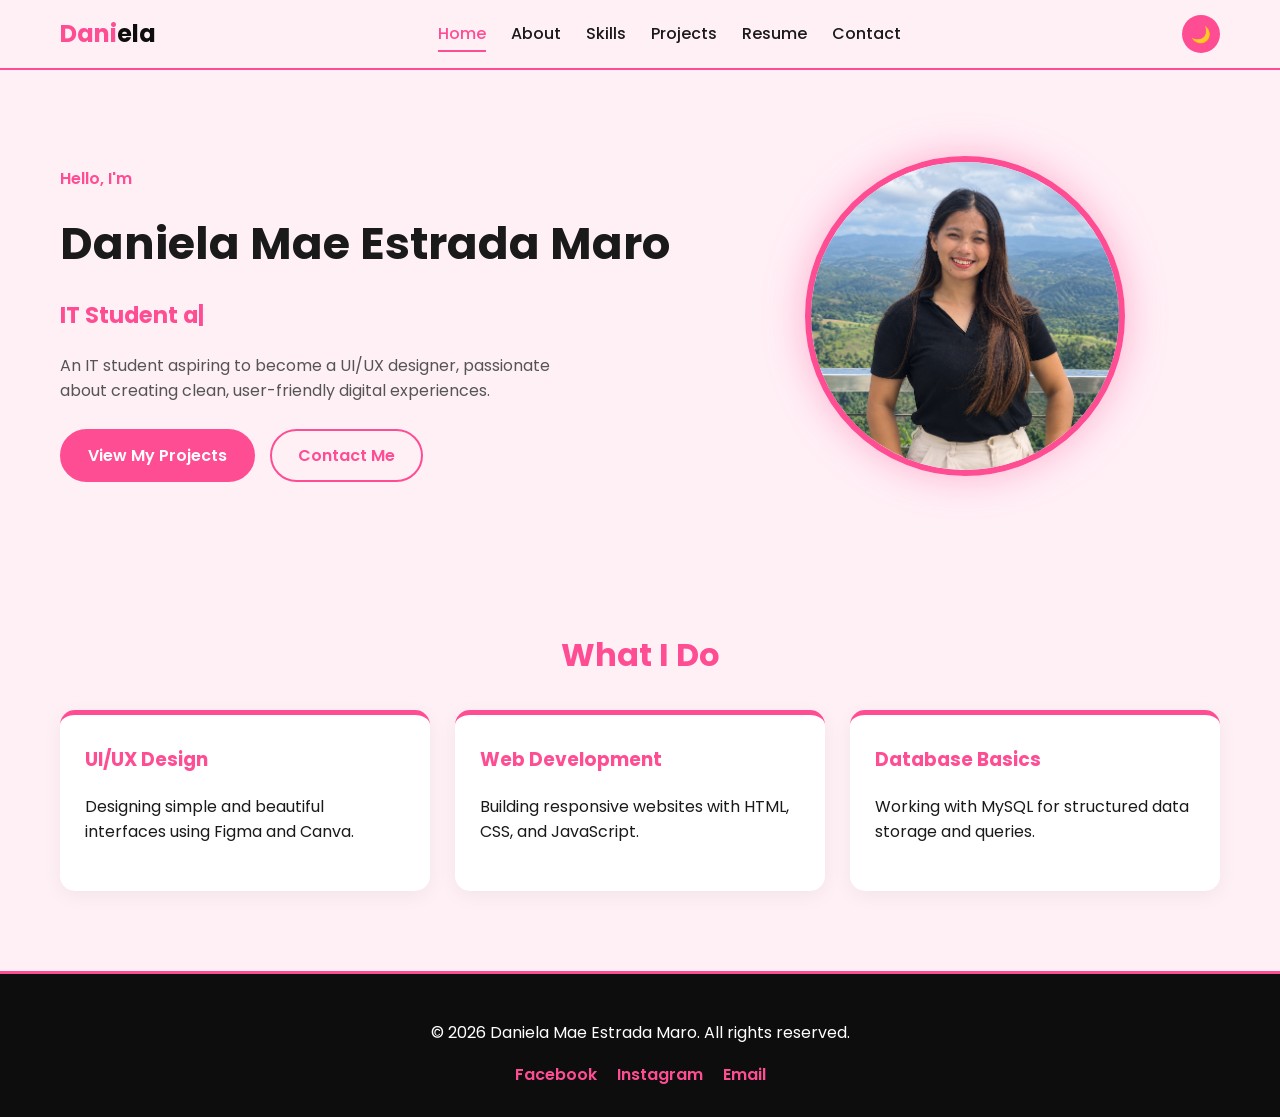
==== commit d3077d7f: "Link portfolio logo to admin login The top-left Daniela logo always went to the homepage. Point it t" ====
--- a/index.html
+++ b/index.html
@@ -19,7 +19,7 @@
 <body>
   <header class="navbar">
     <div class="nav-container">
-      <a href="index.html" class="logo">Dani<span>ela</span></a>
+      <a href="admin/login.php" class="logo" aria-label="Admin login" title="Admin login">Dani<span>ela</span></a>
       <nav>
         <ul class="nav-menu" id="navMenu">
           <li><a href="index.html" class="active">Home</a></li>
